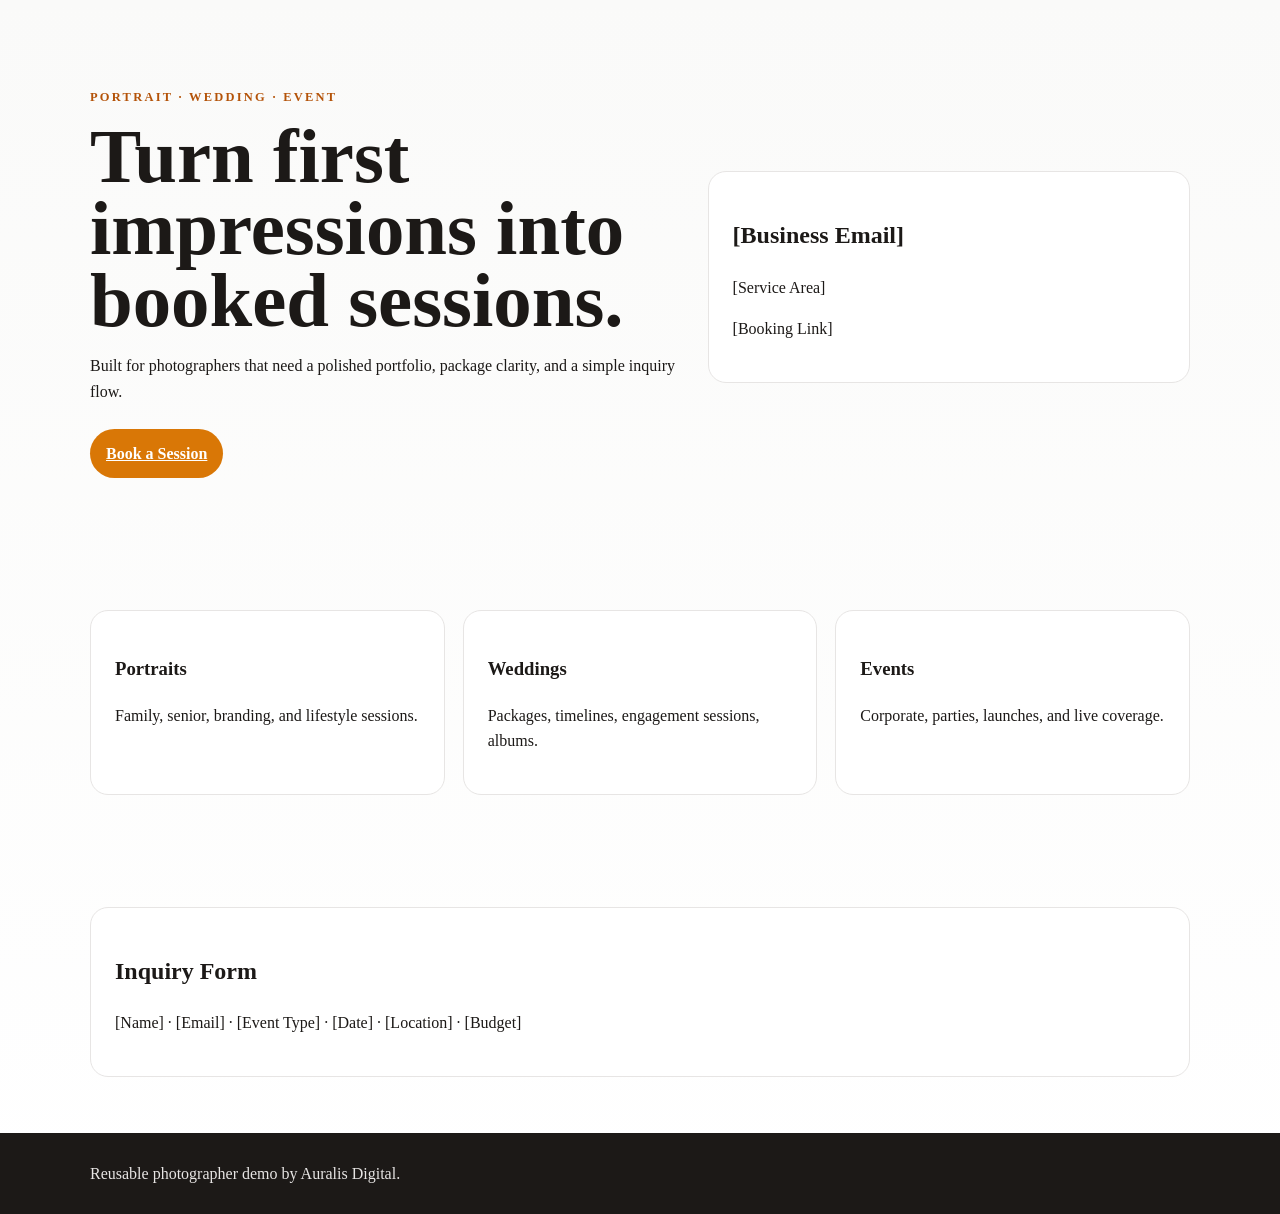
==== projects/photographer-demo/index.html @ 3161a330 "Add photographer demo placeholder" ====
<!DOCTYPE html><html lang="en"><head><meta charset="UTF-8"/><meta name="viewport" content="width=device-width,initial-scale=1.0"/><title>[Photography Brand] — Photographer Website Preview</title><meta name="description" content="Reusable photographer website demo for portrait, wedding, and event photographers that need bookings and portfolio trust."/><style>:root{--bg:#fafaf9;--ink:#1c1917;--muted:#57534e;--amber:#d97706;--panel:#fff;--line:#e7e5e4}*{box-sizing:border-box}body{margin:0;font-family:Georgia,serif;background:linear-gradient(180deg,#fafaf9,#fff);color:var(--ink);line-height:1.6}.wrap{width:min(1100px,92%);margin:auto}.hero{padding:76px 0}.grid{display:grid;grid-template-columns:1.1fr .9fr;gap:28px;align-items:center}.cards{display:grid;grid-template-columns:repeat(3,1fr);gap:18px}.card{background:var(--panel);border:1px solid var(--line);border-radius:18px;padding:24px}.btn{display:inline-block;background:var(--amber);color:#fff;padding:12px 16px;border-radius:999px;font-weight:900;margin:8px 8px 0 0}.eyebrow{text-transform:uppercase;letter-spacing:.18em;color:#b45309;font-size:.78rem;font-weight:900}h1{font-size:clamp(2.5rem,6vw,5rem);line-height:.94;margin:10px 0}.section{padding:56px 0}.footer{background:#1c1917;color:#e7e5e4;padding:28px 0}@media(max-width:800px){.grid,.cards{grid-template-columns:1fr}}</style></head><body><main><section class="hero"><div class="wrap grid"><div><p class="eyebrow">Portrait · Wedding · Event</p><h1>Turn first impressions into booked sessions.</h1><p>Built for photographers that need a polished portfolio, package clarity, and a simple inquiry flow.</p><a class="btn" href="#inquire">Book a Session</a></div><div class="card"><h2>[Business Email]</h2><p>[Service Area]</p><p>[Booking Link]</p></div></div></section><section class="section"><div class="wrap"><div class="cards"><div class="card"><h3>Portraits</h3><p>Family, senior, branding, and lifestyle sessions.</p></div><div class="card"><h3>Weddings</h3><p>Packages, timelines, engagement sessions, albums.</p></div><div class="card"><h3>Events</h3><p>Corporate, parties, launches, and live coverage.</p></div></div></div></section><section id="inquire" class="section"><div class="wrap card"><h2>Inquiry Form</h2><p>[Name] · [Email] · [Event Type] · [Date] · [Location] · [Budget]</p></div></section></main><footer class="footer"><div class="wrap">Reusable photographer demo by Auralis Digital.</div></footer></body></html>
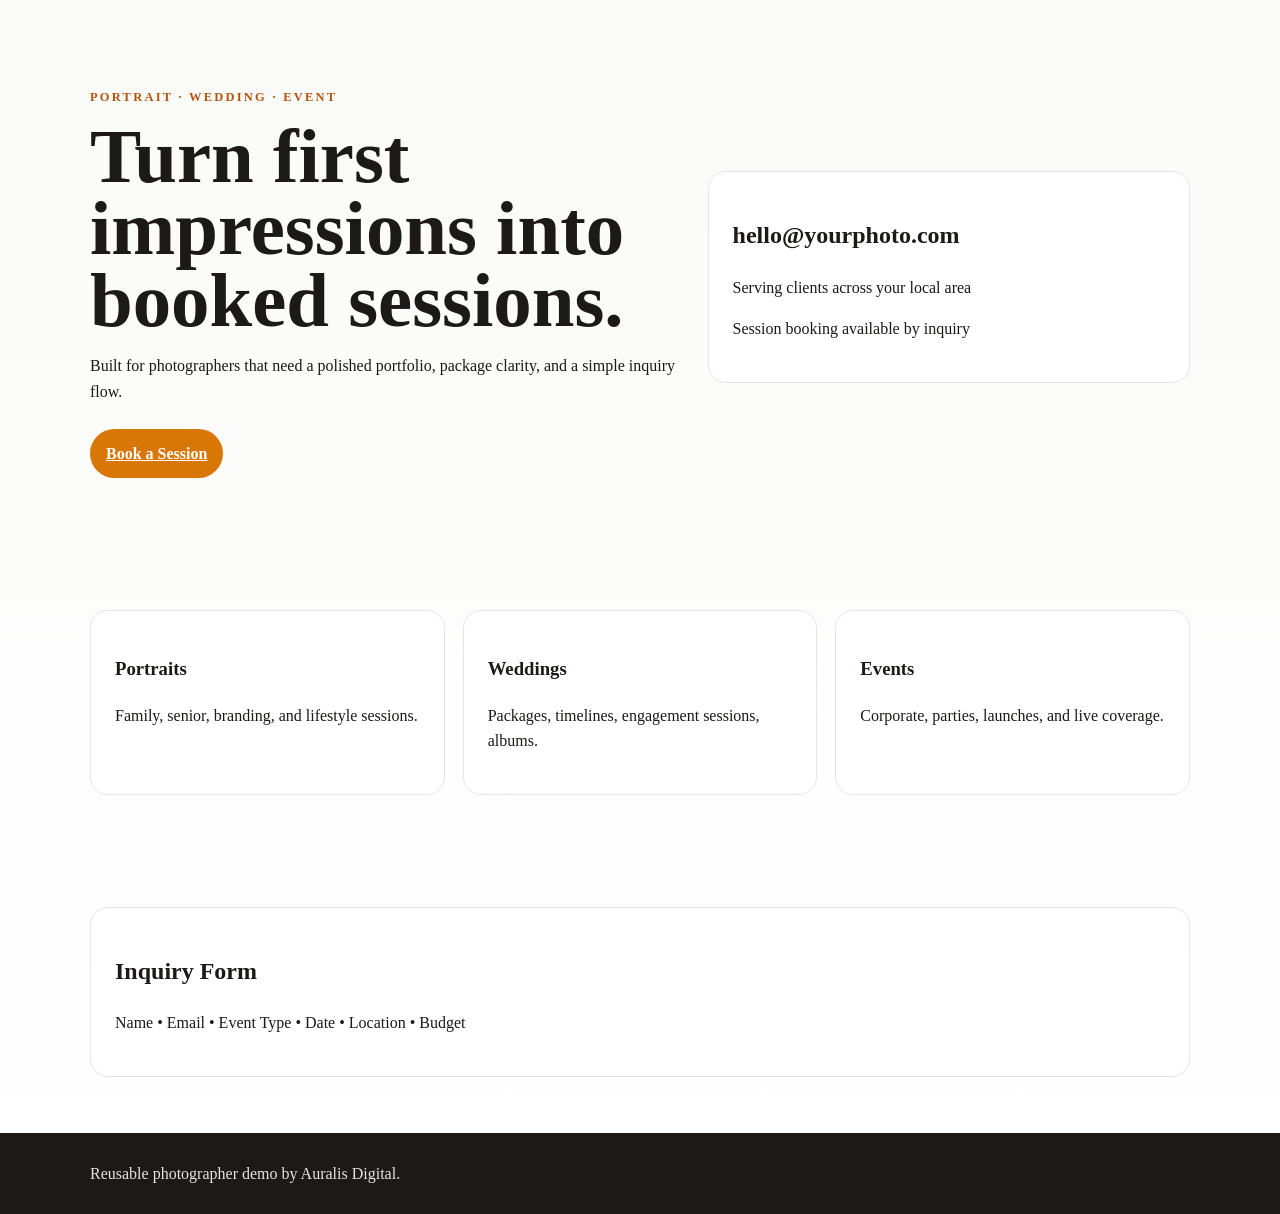
==== commit f4d39694: "fix: polish photographer demo public-facing copy" ====
--- a/projects/photographer-demo/index.html
+++ b/projects/photographer-demo/index.html
@@ -1 +1 @@
-<!DOCTYPE html><html lang="en"><head><meta charset="UTF-8"/><meta name="viewport" content="width=device-width,initial-scale=1.0"/><title>[Photography Brand] — Photographer Website Preview</title><meta name="description" content="Reusable photographer website demo for portrait, wedding, and event photographers that need bookings and portfolio trust."/><style>:root{--bg:#fafaf9;--ink:#1c1917;--muted:#57534e;--amber:#d97706;--panel:#fff;--line:#e7e5e4}*{box-sizing:border-box}body{margin:0;font-family:Georgia,serif;background:linear-gradient(180deg,#fafaf9,#fff);color:var(--ink);line-height:1.6}.wrap{width:min(1100px,92%);margin:auto}.hero{padding:76px 0}.grid{display:grid;grid-template-columns:1.1fr .9fr;gap:28px;align-items:center}.cards{display:grid;grid-template-columns:repeat(3,1fr);gap:18px}.card{background:var(--panel);border:1px solid var(--line);border-radius:18px;padding:24px}.btn{display:inline-block;background:var(--amber);color:#fff;padding:12px 16px;border-radius:999px;font-weight:900;margin:8px 8px 0 0}.eyebrow{text-transform:uppercase;letter-spacing:.18em;color:#b45309;font-size:.78rem;font-weight:900}h1{font-size:clamp(2.5rem,6vw,5rem);line-height:.94;margin:10px 0}.section{padding:56px 0}.footer{background:#1c1917;color:#e7e5e4;padding:28px 0}@media(max-width:800px){.grid,.cards{grid-template-columns:1fr}}</style></head><body><main><section class="hero"><div class="wrap grid"><div><p class="eyebrow">Portrait · Wedding · Event</p><h1>Turn first impressions into booked sessions.</h1><p>Built for photographers that need a polished portfolio, package clarity, and a simple inquiry flow.</p><a class="btn" href="#inquire">Book a Session</a></div><div class="card"><h2>[Business Email]</h2><p>[Service Area]</p><p>[Booking Link]</p></div></div></section><section class="section"><div class="wrap"><div class="cards"><div class="card"><h3>Portraits</h3><p>Family, senior, branding, and lifestyle sessions.</p></div><div class="card"><h3>Weddings</h3><p>Packages, timelines, engagement sessions, albums.</p></div><div class="card"><h3>Events</h3><p>Corporate, parties, launches, and live coverage.</p></div></div></div></section><section id="inquire" class="section"><div class="wrap card"><h2>Inquiry Form</h2><p>[Name] · [Email] · [Event Type] · [Date] · [Location] · [Budget]</p></div></section></main><footer class="footer"><div class="wrap">Reusable photographer demo by Auralis Digital.</div></footer></body></html>+<!DOCTYPE html><html lang="en"><head><meta charset="UTF-8"/><meta name="viewport" content="width=device-width,initial-scale=1.0"/><title>Photographer Website Preview | Auralis Digital</title><meta name="description" content="Reusable photographer website demo for portrait, wedding, and event photographers that need bookings and portfolio trust."/><style>:root{--bg:#fafaf9;--ink:#1c1917;--muted:#57534e;--amber:#d97706;--panel:#fff;--line:#e7e5e4}*{box-sizing:border-box}body{margin:0;font-family:Georgia,serif;background:linear-gradient(180deg,#fafaf9,#fff);color:var(--ink);line-height:1.6}.wrap{width:min(1100px,92%);margin:auto}.hero{padding:76px 0}.grid{display:grid;grid-template-columns:1.1fr .9fr;gap:28px;align-items:center}.cards{display:grid;grid-template-columns:repeat(3,1fr);gap:18px}.card{background:var(--panel);border:1px solid var(--line);border-radius:18px;padding:24px}.btn{display:inline-block;background:var(--amber);color:#fff;padding:12px 16px;border-radius:999px;font-weight:900;margin:8px 8px 0 0}.eyebrow{text-transform:uppercase;letter-spacing:.18em;color:#b45309;font-size:.78rem;font-weight:900}h1{font-size:clamp(2.5rem,6vw,5rem);line-height:.94;margin:10px 0}.section{padding:56px 0}.footer{background:#1c1917;color:#e7e5e4;padding:28px 0}@media(max-width:800px){.grid,.cards{grid-template-columns:1fr}}</style></head><body><main><section class="hero"><div class="wrap grid"><div><p class="eyebrow">Portrait · Wedding · Event</p><h1>Turn first impressions into booked sessions.</h1><p>Built for photographers that need a polished portfolio, package clarity, and a simple inquiry flow.</p><a class="btn" href="#inquire">Book a Session</a></div><div class="card"><h2>hello@yourphoto.com</h2><p>Serving clients across your local area</p><p>Session booking available by inquiry</p></div></div></section><section class="section"><div class="wrap"><div class="cards"><div class="card"><h3>Portraits</h3><p>Family, senior, branding, and lifestyle sessions.</p></div><div class="card"><h3>Weddings</h3><p>Packages, timelines, engagement sessions, albums.</p></div><div class="card"><h3>Events</h3><p>Corporate, parties, launches, and live coverage.</p></div></div></div></section><section id="inquire" class="section"><div class="wrap card"><h2>Inquiry Form</h2><p>Name • Email • Event Type • Date • Location • Budget</p></div></section></main><footer class="footer"><div class="wrap">Reusable photographer demo by Auralis Digital.</div></footer></body></html>
